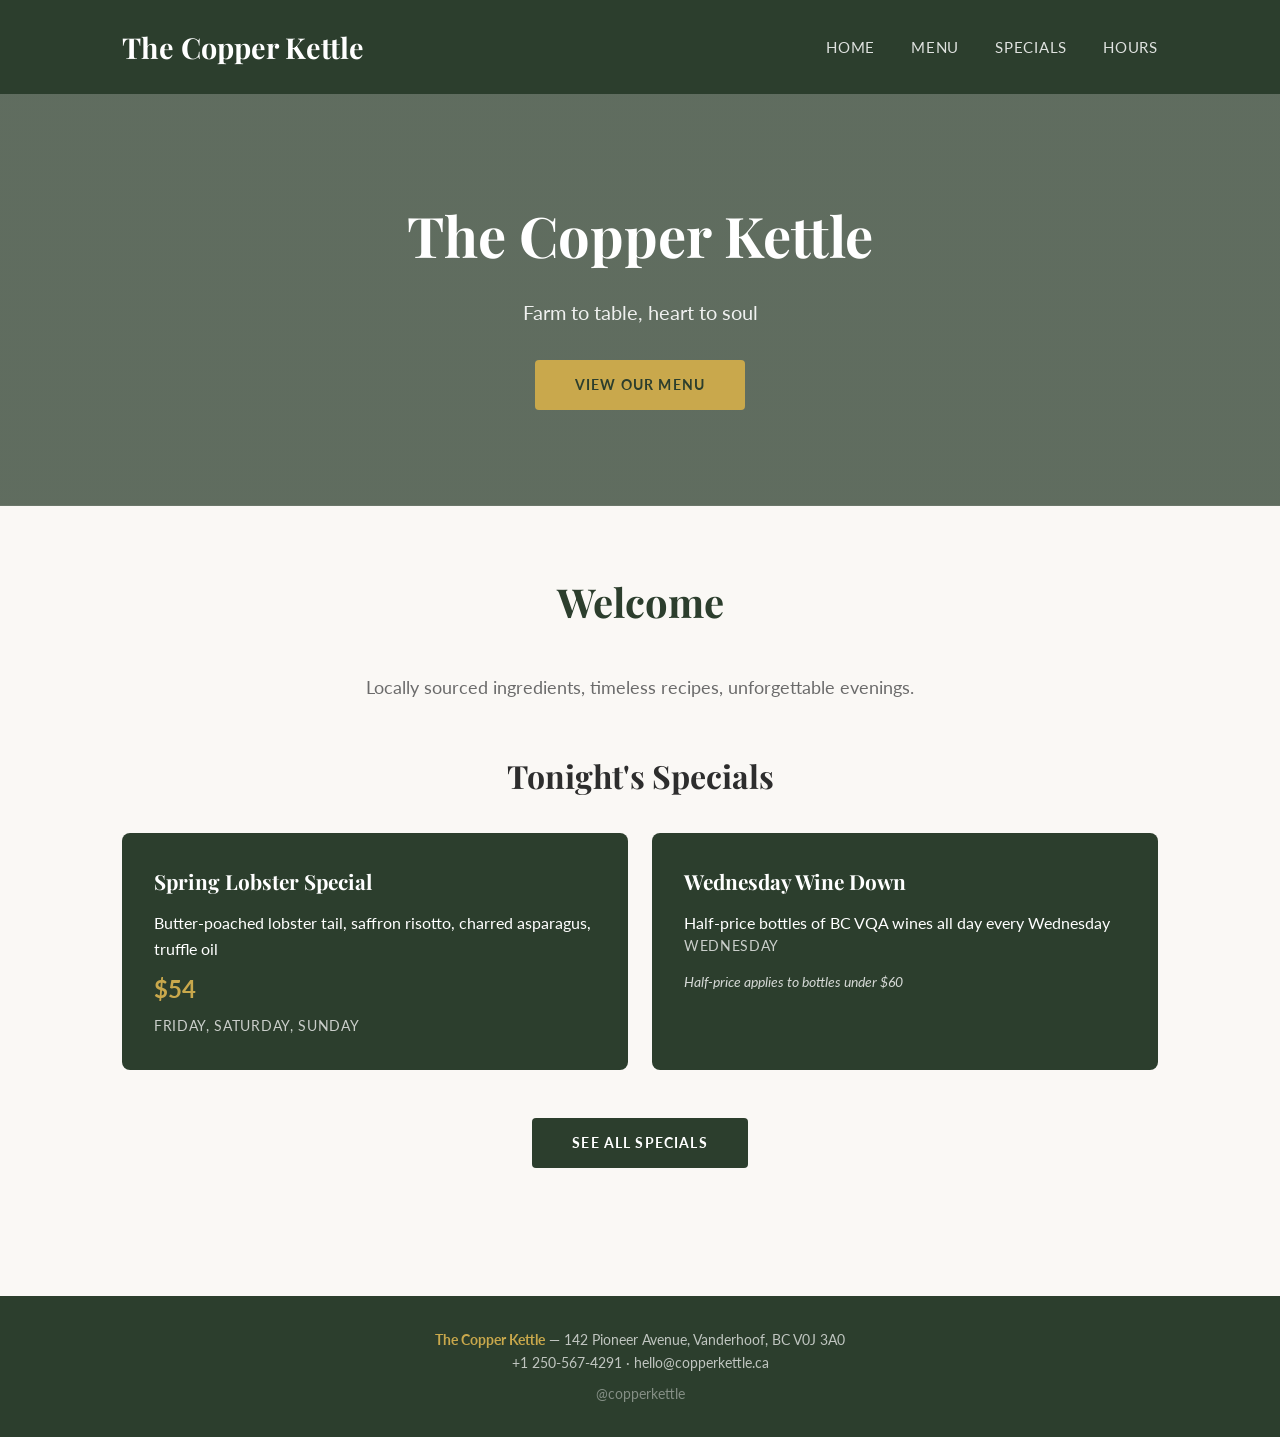
==== index.html @ 2652dd27 "Deploy demo site — 2026-04-29" ====
<!doctype html><html lang=en><head><meta name=generator content="Hugo 0.134.2"><meta charset=UTF-8><meta name=viewport content="width=device-width,initial-scale=1"><title>The Copper Kettle — The Copper Kettle</title>
<meta name=description content="Locally sourced ingredients, timeless recipes, unforgettable evenings."><link rel=preconnect href=https://fonts.googleapis.com><link href="https://fonts.googleapis.com/css2?family=Playfair+Display:wght@400;700&family=Lato:wght@300;400;700&display=swap" rel=stylesheet><style>:root{--primary:#2C3E2D;--accent:#C9A84C;--bg:#faf8f5;--text:#2d2d2d;--muted:#6b6b6b;--border:#e0dbd3}*{box-sizing:border-box;margin:0;padding:0}body{font-family:lato,sans-serif;background:var(--bg);color:var(--text);line-height:1.6}h1,h2,h3{font-family:playfair display,serif;font-weight:700}a{color:var(--primary);text-decoration:none}a:hover{color:var(--accent)}header{background:var(--primary);color:#fff;padding:0}.header-inner{max-width:1100px;margin:0 auto;display:flex;align-items:center;justify-content:space-between;padding:1.5rem 2rem}.site-name{font-family:playfair display,serif;font-size:1.8rem;font-weight:700;color:#fff}.site-name span{color:var(--accent)}nav a{color:rgba(255,255,255,.85);margin-left:2rem;font-size:.95rem;text-transform:uppercase;letter-spacing:.05em}nav a:hover{color:var(--accent)}.hero{background:linear-gradient(rgba(44,62,45,.75),rgba(44,62,45,.75)),url(/images/hero.jpg);background-size:cover;background-position:50%;color:#fff;text-align:center;padding:6rem 2rem}.hero h1{font-size:3.5rem;margin-bottom:1rem}.hero p{font-size:1.25rem;max-width:600px;margin:0 auto 2rem;opacity:.9}.hero-cta{display:inline-block;background:var(--accent);color:var(--primary);padding:.85rem 2.5rem;font-weight:700;border-radius:4px;text-transform:uppercase;letter-spacing:.08em;font-size:.9rem}.hero-cta:hover{background:#fff;color:var(--primary)}main{max-width:1100px;margin:0 auto;padding:4rem 2rem}h1.page-title{font-size:2.5rem;color:var(--primary);margin-bottom:2.5rem;text-align:center}.menu-section{margin-bottom:3.5rem}.menu-section h2{font-size:1.8rem;color:var(--primary);border-bottom:2px solid var(--accent);padding-bottom:.5rem;margin-bottom:1.5rem}.menu-section p.section-desc{color:var(--muted);font-style:italic;margin-bottom:1.5rem}.menu-grid{display:grid;gap:1.25rem}.menu-item{display:grid;grid-template-columns:1fr auto;gap:.5rem 1.5rem;padding:1.25rem;background:#fff;border:1px solid var(--border);border-radius:6px}.menu-item h3{font-size:1.1rem;grid-column:1}.menu-item .price{font-weight:700;color:var(--primary);font-size:1.05rem;grid-column:2;grid-row:1;white-space:nowrap}.menu-item .desc{grid-column:1;color:var(--muted);font-size:.95rem}.menu-item .tags{grid-column:1;font-size:.8rem;color:var(--accent);font-style:italic;margin-top:.35rem}.specials-grid{display:grid;grid-template-columns:repeat(auto-fit,minmax(300px,1fr));gap:1.5rem}.special-card{background:var(--primary);color:#fff;padding:2rem;border-radius:8px}.special-card h3{font-size:1.3rem;margin-bottom:.75rem}.special-card .special-price{font-size:1.5rem;font-weight:700;color:var(--accent);margin:.5rem 0}.special-card .special-days{font-size:.85rem;opacity:.75;text-transform:uppercase;letter-spacing:.05em}.special-card .special-note{font-size:.9rem;opacity:.8;margin-top:.75rem;font-style:italic}.hours-table{max-width:500px;margin:0 auto}.hours-table table{width:100%;border-collapse:collapse}.hours-table th,.hours-table td{padding:.85rem 1.25rem;text-align:left;border-bottom:1px solid var(--border)}.hours-table th{background:var(--primary);color:#fff;font-family:playfair display,serif}.hours-table tr:nth-child(even){background:#fff}.hours-table .closed{color:#c0392b;font-weight:700}footer{background:var(--primary);color:rgba(255,255,255,.7);text-align:center;padding:2rem;margin-top:4rem;font-size:.9rem}footer strong{color:var(--accent)}@media(max-width:600px){.hero h1{font-size:2.2rem}.menu-item{grid-template-columns:1fr}.menu-item .price{grid-column:1}}</style></head><body><header><div class=header-inner><div class=site-name>The Copper Kettle</div><nav><a href=/>Home</a>
<a href=/menu>Menu</a>
<a href=/specials>Specials</a>
<a href=/hours>Hours</a></nav></div></header><div class=hero><h1>The Copper Kettle</h1><p>Farm to table, heart to soul</p><a href=/menu class=hero-cta>View Our Menu</a></div><main><h1 class=page-title>Welcome</h1><p style="text-align:center;max-width:700px;margin:0 auto 3rem;font-size:1.1rem;color:var(--muted)">Locally sourced ingredients, timeless recipes, unforgettable evenings.</p><h2 style=text-align:center;font-size:2rem;margin-bottom:2rem>Tonight's Specials</h2><div class=specials-grid><div class=special-card><h3>Spring Lobster Special</h3><p>Butter-poached lobster tail, saffron risotto, charred asparagus, truffle oil</p><div class=special-price>$54</div><div class=special-days>Friday, Saturday, Sunday</div></div><div class=special-card><h3>Wednesday Wine Down</h3><p>Half-price bottles of BC VQA wines all day every Wednesday</p><div class=special-days>Wednesday</div><div class=special-note>Half-price applies to bottles under $60</div></div></div><p style=text-align:center;margin-top:3rem><a href=/specials class=hero-cta style=background:var(--primary);color:#fff>See All Specials</a></p></main><footer><p><strong>The Copper Kettle</strong> — 142 Pioneer Avenue, Vanderhoof, BC V0J 3A0</p><p>+1 250-567-4291 · hello@copperkettle.ca</p><p style=margin-top:.5rem;opacity:.6>@copperkettle</p></footer></body></html>
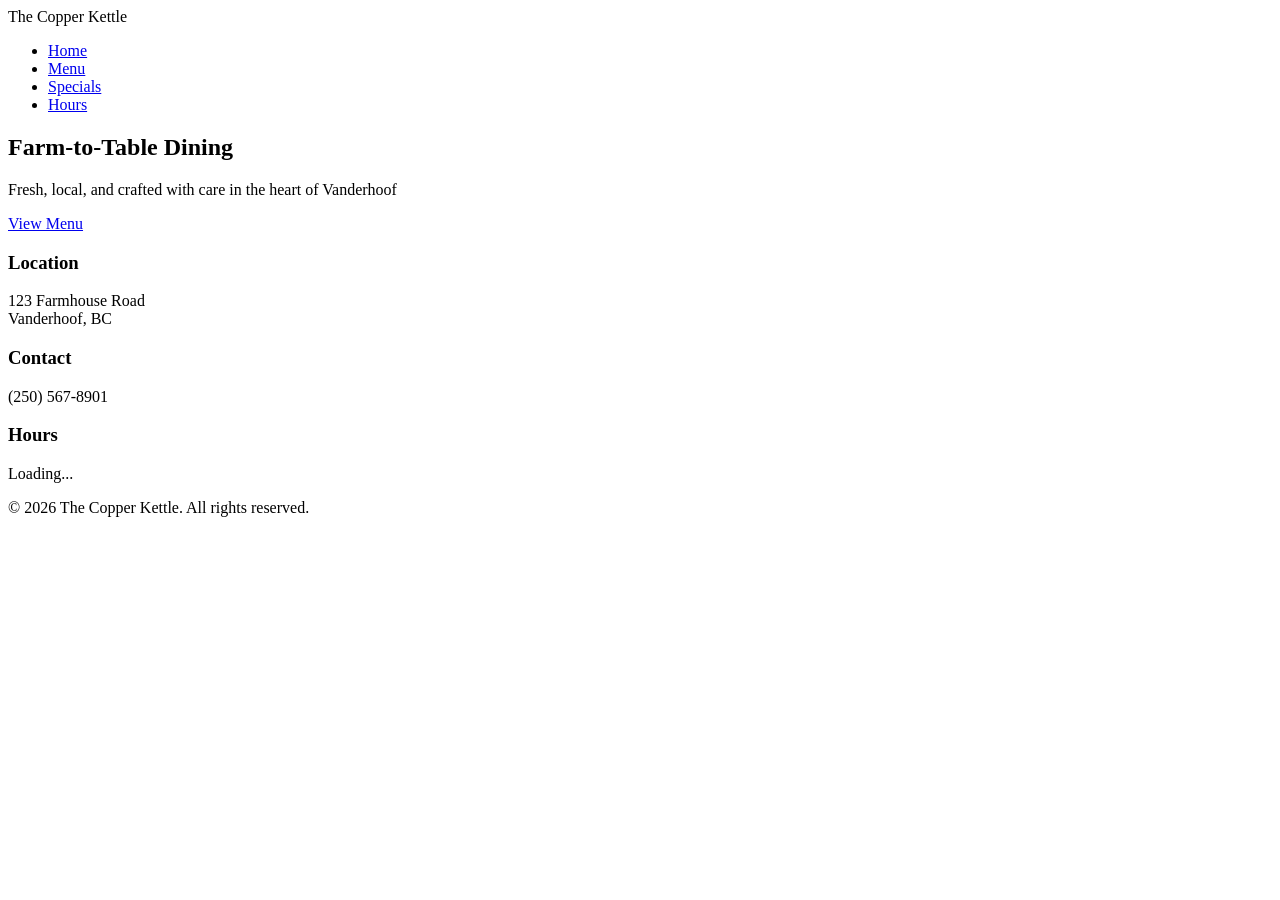
==== commit 9ee7e4e3: "Move index.html to repo root" ====
--- a/index.html
+++ b/index.html
@@ -1,5 +1,54 @@
-<!doctype html><html lang=en><head><meta name=generator content="Hugo 0.134.2"><meta charset=UTF-8><meta name=viewport content="width=device-width,initial-scale=1"><title>The Copper Kettle — The Copper Kettle</title>
-<meta name=description content="Locally sourced ingredients, timeless recipes, unforgettable evenings."><link rel=preconnect href=https://fonts.googleapis.com><link href="https://fonts.googleapis.com/css2?family=Playfair+Display:wght@400;700&family=Lato:wght@300;400;700&display=swap" rel=stylesheet><style>:root{--primary:#2C3E2D;--accent:#C9A84C;--bg:#faf8f5;--text:#2d2d2d;--muted:#6b6b6b;--border:#e0dbd3}*{box-sizing:border-box;margin:0;padding:0}body{font-family:lato,sans-serif;background:var(--bg);color:var(--text);line-height:1.6}h1,h2,h3{font-family:playfair display,serif;font-weight:700}a{color:var(--primary);text-decoration:none}a:hover{color:var(--accent)}header{background:var(--primary);color:#fff;padding:0}.header-inner{max-width:1100px;margin:0 auto;display:flex;align-items:center;justify-content:space-between;padding:1.5rem 2rem}.site-name{font-family:playfair display,serif;font-size:1.8rem;font-weight:700;color:#fff}.site-name span{color:var(--accent)}nav a{color:rgba(255,255,255,.85);margin-left:2rem;font-size:.95rem;text-transform:uppercase;letter-spacing:.05em}nav a:hover{color:var(--accent)}.hero{background:linear-gradient(rgba(44,62,45,.75),rgba(44,62,45,.75)),url(/images/hero.jpg);background-size:cover;background-position:50%;color:#fff;text-align:center;padding:6rem 2rem}.hero h1{font-size:3.5rem;margin-bottom:1rem}.hero p{font-size:1.25rem;max-width:600px;margin:0 auto 2rem;opacity:.9}.hero-cta{display:inline-block;background:var(--accent);color:var(--primary);padding:.85rem 2.5rem;font-weight:700;border-radius:4px;text-transform:uppercase;letter-spacing:.08em;font-size:.9rem}.hero-cta:hover{background:#fff;color:var(--primary)}main{max-width:1100px;margin:0 auto;padding:4rem 2rem}h1.page-title{font-size:2.5rem;color:var(--primary);margin-bottom:2.5rem;text-align:center}.menu-section{margin-bottom:3.5rem}.menu-section h2{font-size:1.8rem;color:var(--primary);border-bottom:2px solid var(--accent);padding-bottom:.5rem;margin-bottom:1.5rem}.menu-section p.section-desc{color:var(--muted);font-style:italic;margin-bottom:1.5rem}.menu-grid{display:grid;gap:1.25rem}.menu-item{display:grid;grid-template-columns:1fr auto;gap:.5rem 1.5rem;padding:1.25rem;background:#fff;border:1px solid var(--border);border-radius:6px}.menu-item h3{font-size:1.1rem;grid-column:1}.menu-item .price{font-weight:700;color:var(--primary);font-size:1.05rem;grid-column:2;grid-row:1;white-space:nowrap}.menu-item .desc{grid-column:1;color:var(--muted);font-size:.95rem}.menu-item .tags{grid-column:1;font-size:.8rem;color:var(--accent);font-style:italic;margin-top:.35rem}.specials-grid{display:grid;grid-template-columns:repeat(auto-fit,minmax(300px,1fr));gap:1.5rem}.special-card{background:var(--primary);color:#fff;padding:2rem;border-radius:8px}.special-card h3{font-size:1.3rem;margin-bottom:.75rem}.special-card .special-price{font-size:1.5rem;font-weight:700;color:var(--accent);margin:.5rem 0}.special-card .special-days{font-size:.85rem;opacity:.75;text-transform:uppercase;letter-spacing:.05em}.special-card .special-note{font-size:.9rem;opacity:.8;margin-top:.75rem;font-style:italic}.hours-table{max-width:500px;margin:0 auto}.hours-table table{width:100%;border-collapse:collapse}.hours-table th,.hours-table td{padding:.85rem 1.25rem;text-align:left;border-bottom:1px solid var(--border)}.hours-table th{background:var(--primary);color:#fff;font-family:playfair display,serif}.hours-table tr:nth-child(even){background:#fff}.hours-table .closed{color:#c0392b;font-weight:700}footer{background:var(--primary);color:rgba(255,255,255,.7);text-align:center;padding:2rem;margin-top:4rem;font-size:.9rem}footer strong{color:var(--accent)}@media(max-width:600px){.hero h1{font-size:2.2rem}.menu-item{grid-template-columns:1fr}.menu-item .price{grid-column:1}}</style></head><body><header><div class=header-inner><div class=site-name>The Copper Kettle</div><nav><a href=/>Home</a>
-<a href=/menu>Menu</a>
-<a href=/specials>Specials</a>
-<a href=/hours>Hours</a></nav></div></header><div class=hero><h1>The Copper Kettle</h1><p>Farm to table, heart to soul</p><a href=/menu class=hero-cta>View Our Menu</a></div><main><h1 class=page-title>Welcome</h1><p style="text-align:center;max-width:700px;margin:0 auto 3rem;font-size:1.1rem;color:var(--muted)">Locally sourced ingredients, timeless recipes, unforgettable evenings.</p><h2 style=text-align:center;font-size:2rem;margin-bottom:2rem>Tonight's Specials</h2><div class=specials-grid><div class=special-card><h3>Spring Lobster Special</h3><p>Butter-poached lobster tail, saffron risotto, charred asparagus, truffle oil</p><div class=special-price>$54</div><div class=special-days>Friday, Saturday, Sunday</div></div><div class=special-card><h3>Wednesday Wine Down</h3><p>Half-price bottles of BC VQA wines all day every Wednesday</p><div class=special-days>Wednesday</div><div class=special-note>Half-price applies to bottles under $60</div></div></div><p style=text-align:center;margin-top:3rem><a href=/specials class=hero-cta style=background:var(--primary);color:#fff>See All Specials</a></p></main><footer><p><strong>The Copper Kettle</strong> — 142 Pioneer Avenue, Vanderhoof, BC V0J 3A0</p><p>+1 250-567-4291 · hello@copperkettle.ca</p><p style=margin-top:.5rem;opacity:.6>@copperkettle</p></footer></body></html>+<!DOCTYPE html>
+<html lang="en">
+<head>
+  <meta charset="UTF-8">
+  <meta name="viewport" content="width=device-width, initial-scale=1.0">
+  <title>The Copper Kettle | Farm-to-Table Dining in Vanderhoof</title>
+  <link rel="stylesheet" href="style.css">
+</head>
+<body>
+  <header>
+    <nav>
+      <div class="logo">The Copper Kettle</div>
+      <ul class="nav-links">
+        <li><a href="index.html">Home</a></li>
+        <li><a href="menu.html">Menu</a></li>
+        <li><a href="specials.html">Specials</a></li>
+        <li><a href="hours.html">Hours</a></li>
+      </ul>
+    </nav>
+  </header>
+
+  <main>
+    <section class="hero">
+      <h1>Farm-to-Table Dining</h1>
+      <p>Fresh, local, and crafted with care in the heart of Vanderhoof</p>
+      <a href="menu.html" class="btn">View Menu</a>
+    </section>
+
+    <section class="info">
+      <div class="info-card">
+        <h3>Location</h3>
+        <p>123 Farmhouse Road<br>Vanderhoof, BC</p>
+      </div>
+      <div class="info-card">
+        <h3>Contact</h3>
+        <p>(250) 567-8901</p>
+      </div>
+      <div class="info-card">
+        <h3>Hours</h3>
+        <p id="home-hours">Loading...</p>
+      </div>
+    </section>
+  </main>
+
+  <footer>
+    <p>&copy; 2026 The Copper Kettle. All rights reserved.</p>
+  </footer>
+
+  <script src="app.js"></script>
+  <script>
+    loadHours('home-hours');
+  </script>
+</body>
+</html>
